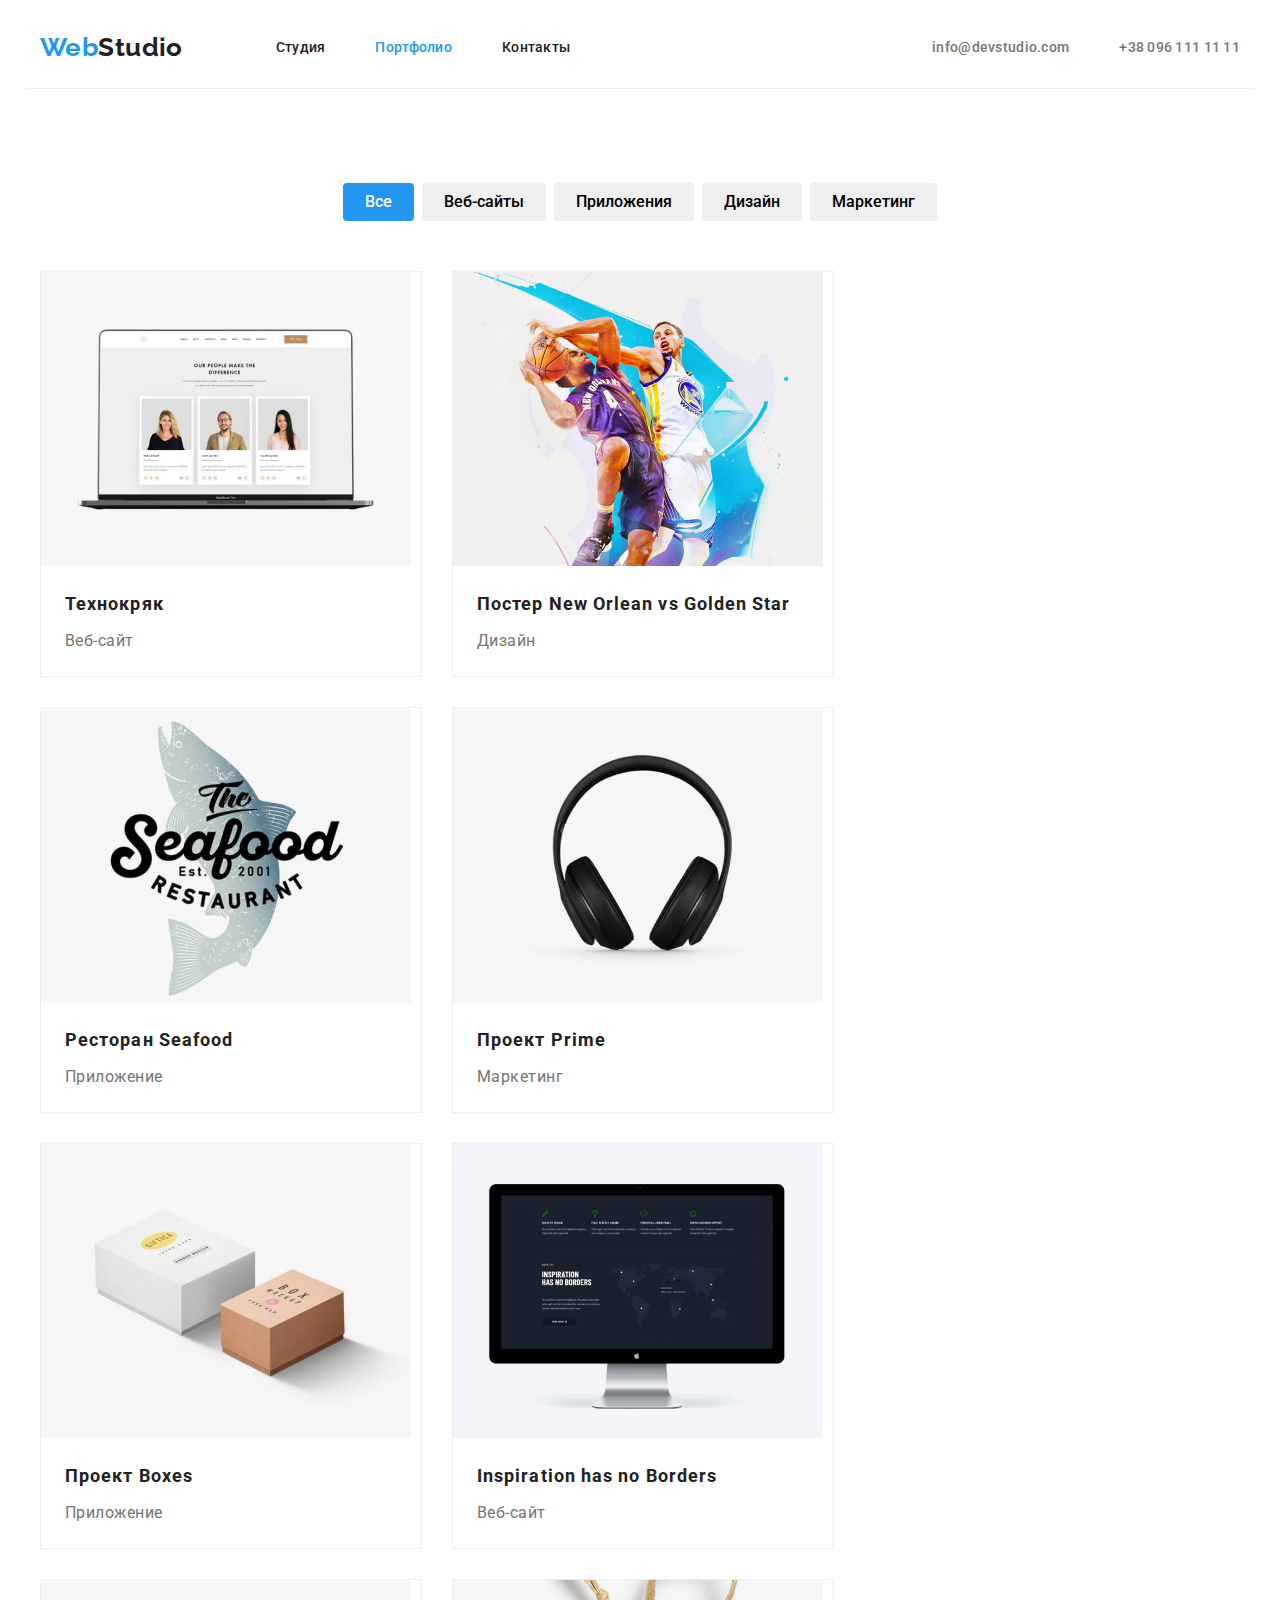
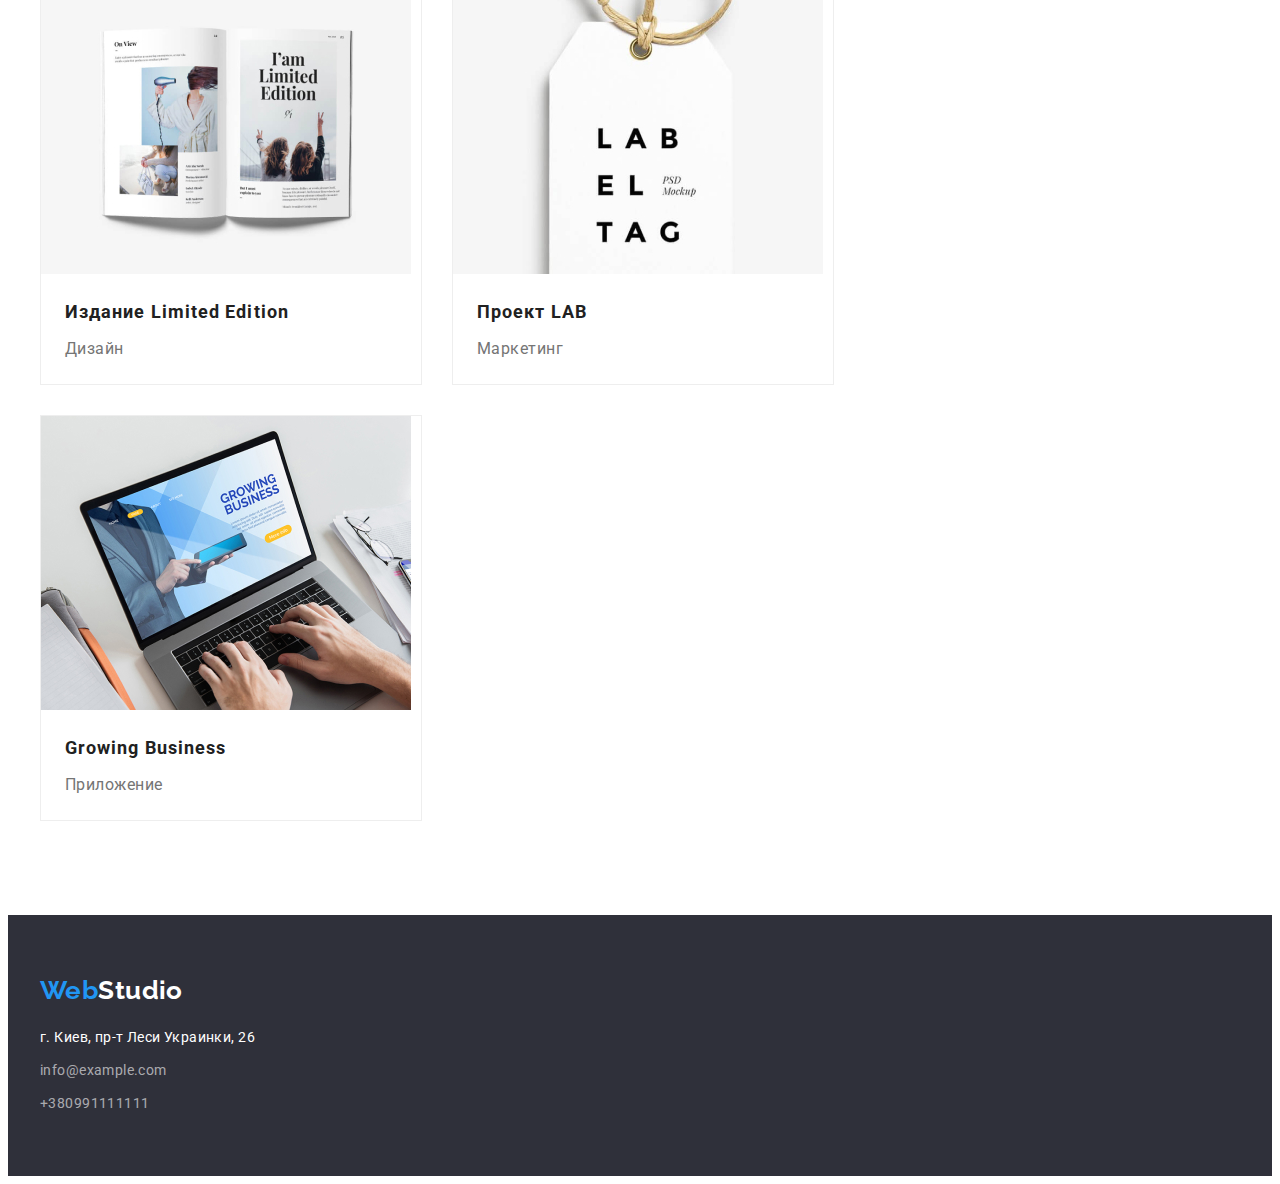
==== portfolio.html @ baafb519 "start" ====
<!DOCTYPE html>
<html lang="en">
<head>
    <meta charset="UTF-8">
    <meta http-equiv="X-UA-Compatible" content="IE=edge">
    <meta name="viewport" content="width=device-width, initial-scale=1.0">
    <title>Portfolio</title>
    <link rel="preconnect" href="https://fonts.googleapis.com">
    <link rel="preconnect" href="https://fonts.gstatic.com" crossorigin>
    <link href="https://fonts.googleapis.com/css2?family=Raleway:wght@700&family=Roboto:wght@400;500;700;900&display=swap" rel="stylesheet">
    <link rel="stylesheet" href="https://cdnjs.cloudflare.com/ajax/libs/modern-normalize/1.1.0/modern-normalize.min.css" integrity="sha512-wpPYUAdjBVSE4KJnH1VR1HeZfpl1ub8YT/NKx4PuQ5NmX2tKuGu6U/JRp5y+Y8XG2tV+wKQpNHVUX03MfMFn9Q==" crossorigin="anonymous" referrerpolicy="no-referrer" />
    <link rel="stylesheet" href="./css/style.css">
</head>
<body>
    <header class="header">
        <div class="container">
                <a href="./index.html" class="logo link">Web<span class="header-logo-span">Studio</span></a>
            <nav class="header-nav">
                <ul class="header-list list">
                    <li class="header-item"><a href="./index.html" class="header-link link">Студия</a></li>
                    <li class="header-item"><a href="./portfolio.html" class="header-link link current">Портфолио</a></li>
                    <li class="header-item"><a href="#" class="header-link link">Контакты</a></li>
                </ul>  
            </nav>   
            <ul class="contact-list list">  
                    <li class="header-item"><a href="mailto:info@devstudio.com" class="header-contacts link">info@devstudio.com</a></li>
                    <li class="header-item"><a href="tel:+380961111111" class="header-contacts link">+38 096 111 11 11</a></li>
            </ul>  
        </div>  
    </header>
<main>

    <section class="portfolio">
        <div class="container">
            <h1 class="visually-hidden">Портфолио</h1>
            <ul class="portfolio-list-btn list">
                <li class="portfolio-btn-list"><button type="button" class="portfolio-btn list current-btn-portfolio">Все</button></li>
                <li class="portfolio-btn-list"><button type="button" class="portfolio-btn list">Веб-сайты</button></li>
                <li class="portfolio-btn-list"><button type="button" class="portfolio-btn list">Приложения</button></li>
                <li class="portfolio-btn-list"><button type="button" class="portfolio-btn list">Дизайн</button></li>
                <li class="portfolio-btn-list"><button type="button" class="portfolio-btn list">Маркетинг</button></li>
            </ul>
            <ul class="cards-list list">
                <li class="cards-item">
                    <img src="./images/portfolio1.jpg" alt="Веб-сайт">
                        <div class="text-wrapper">
                            <h3 class="portfolio-title">Технокряк</h3>
                            <p class="portfolio-text">Веб-сайт</p>
                        </div>
                </li>
                <li class="cards-item">
                    <img src="./images/portfolio2.jpg" alt="Постер New Orlean vs Golden Star">
                        <div class="text-wrapper">
                            <h3 class="portfolio-title">Постер New Orlean vs Golden Star</h3>
                            <p class="portfolio-text">Дизайн</p>
                        </div>
                </li>
                <li class="cards-item">
                    <img src="./images/portfolio3.jpg" alt="Ресторан Seafood" width="370px">
                        <div class="text-wrapper">
                            <h3 class="portfolio-title">Ресторан Seafood</h3>
                            <p class="portfolio-text">Приложение</p>
                        </div>
                </li>
                <li class="cards-item">
                    <img src="./images/portfolio4.jpg" alt="Проект Prime" width="370px">
                        <div class="text-wrapper">
                            <h3 class="portfolio-title">Проект Prime</h3>
                            <p class="portfolio-text">Маркетинг</p>
                        </div>
                </li>
                <li class="cards-item">
                    <img src="./images/portfolio5.jpg" alt="Проект Boxes" width="370px">
                        <div class="text-wrapper">
                            <h3 class="portfolio-title">Проект Boxes</h3>
                            <p class="portfolio-text">Приложение</p>
                        </div>
                </li>
                <li class="cards-item">
                    <img src="./images/portfolio6.jpg" alt="Inspiration has no Borders" width="370px">
                        <div class="text-wrapper">
                            <h3 class="portfolio-title">Inspiration has no Borders</h3>
                            <p class="portfolio-text">Веб-сайт</p>
                        </div>
                </li>
                <li class="cards-item">
                    <img src="./images/portfolio7.jpg" alt="Издание Limited Edition" width="370px">
                        <div class="text-wrapper">
                            <h3 class="portfolio-title">Издание Limited Edition</h3>
                            <p class="portfolio-text">Дизайн</p>
                        </div>
                </li>
                <li class="cards-item">
                    <img src="./images/portfolio8.jpg" alt="Проект LAB" width="370px">
                        <div class="text-wrapper">
                            <h3 class="portfolio-title">Проект LAB</h3>
                            <p class="portfolio-text">Маркетинг</p>
                        </div>
                </li>
                <li class="cards-item">
                    <img src="./images/portfolio9.jpg" alt="Growing Business" width="370px">
                        <div class="text-wrapper">
                            <h3 class="portfolio-title">Growing Business</h3>
                            <p class="portfolio-text">Приложение</p>
                        </div>
                </li>
            </ul> 
        </div>
    </section>
</main>  
<footer class="footer">
    <div class="container">
    <a href="./index.html" class="footer-logo link">Web<span class="footer-logo-span">Studio</span></a>
        <address>
            <ul class="footer-list list">
                <li><a href="https://goo.gl/maps/cSgDXWEeevy2cfZU7"  class="footer-adress link" target="_blank" rel="noopener, noindex, nofollow" >г. Киев, пр-т Леси Украинки, 26</a></li>
                <li><a href="mailto:info@example.com"  class="footer-contacts link">info@example.com</a></li>
                <li><a href="tel:+380991111111"  class="footer-contacts link">+380991111111</a></li>
            </ul>
        </address>
    </div>    
</footer>
</body>
</html>
---- css/style.css ----
:root {
    --primarly-black-color: #212121;
    --primarly-gray-color:#757575;
    --hero-color:#2F303A;
    --primarly-white-color:#FFFFFF;
    --accent-color:#2196F3;
    --footer-contacts: rgba(255, 255, 255, 0.6);

}
p,h1,h2,h3,h4,h5,h6 {
    margin: 0;
}
ul, ol {
    padding-left: 0;
    margin: 0;
}
body {
    font-family: 'Roboto',Tahoma,sans-serif;
    font-size: 14px;
    letter-spacing: 0.03em;
    color: var(--primarly-black-color);
    background-color: var(--primarly-white-color);
}
img {
    display: block;
    max-width: 100%;
    height: auto;
}
.list  {
    list-style: none;
}
.container {
    width: 1200px;
    padding-left: 15px;
    padding-right: 15px;
    margin: 0 auto;
}
.link{
    text-decoration: none;
}
.header-logo-span {
    color: var(--primarly-black-color);
}
.footer-logo-span {
    color: var(--primarly-white-color)
}
.current-btn-portfolio {
    background-color: var(--accent-color);
    color: var(--primarly-white-color);
}
.visually-hidden {
    position: absolute;
    white-space: nowrap;
    width: 1px;
    height: 1px;
    overflow: hidden;
    border: 0;
    padding: 0;
    clip: rect(0 0 0 0);
    clip-path: inset(50%);
    margin: -1px;
  }
  .section {
      padding-top: 94px;
      padding-bottom: 94px;
  }
/* header */
.header .container{
    display: flex;
    align-items: center;
    justify-content: center;
    border-bottom: 1px solid #ECECEC;
}
.header-nav {
    display: flex;
    align-items: center;
}
.header-link {
    display: inline-block;
    padding: 32px 0;
}
.header-list {
    display: flex;

    align-items: center;
}
.header-item:not(:last-child) {
    margin-right: 50px;
}
.contact-list{
    display: flex;
    margin-left: auto;
}

.logo {
    font-family: 'Raleway';
    font-style: normal;
    font-weight: 700;
    font-size: 26px;
    line-height: 31px;
    color:var(--accent-color);
    margin-right: 93px;
}

.header-link,.header-contacts {
    font-family: inherit;
    font-weight: 500;
    line-height: 1.14;
    letter-spacing: 0.02em;
    color: var(--primarly-black-color)
}

.header-link:hover,
.header-link:focus {
    color:var(--accent-color)
}

.header-contacts{
    color: var(--primarly-gray-color);
    display: inline-block;
    padding: 32px 0;
}
.header-contacts:hover,
.header-contacts:focus,
.footer-contacts:hover,
.footer-contacts:focus,
.current {
    color:var(--accent-color)
}
.hr {
    border: 1px solid #ECECEC;
    margin-bottom: auto;
}
/* hero */
.hero-btn {
    min-width: 200px;
    height: 50px;
    box-shadow: 0px 4px 4px rgba(0, 0, 0, 0.15);
    border-radius: 4px;
    font-family: inherit;
    font-weight: 700;
    font-size: 16px;
    line-height: 1.87;
    color: var(--primarly-white-color);
    background-color: var(--accent-color);
    cursor: pointer;
    margin-left: auto;
    margin-right: auto;
    border: none;
}
.hero{
    background-color:var(--hero-color) ;
    padding: 200px 0;
    text-align: center;
}
.hero-title {
    font-family:inherit;
    font-weight: 900;
    font-size: 44px;
    line-height: 1.36;
    text-align: center;
    letter-spacing: 0.06em;
    text-transform: uppercase;
    color:var(--primarly-white-color);
    max-width: 696px;
    margin-left: auto;
    margin-right: auto;
    margin-bottom: 30px;
}

/* description */
.description {
    padding: 94px 0;
}
.description-list {
    display: flex;
    align-items: center;
}
.description-item {
    width: 270px;
}
.description-item:not(:last-child) {
    margin-right: 30px;
}
.description-title{
    font-size: 14px;
    line-height: 1.14;
    text-transform: uppercase;
    color: var(--primarly-black-color);
    margin-bottom: 10px;
}
.description-text {
    font-weight: 400;
    font-size: 14px;
    line-height: 1.71;
    color: var(--primarly-gray-color);
}
/* title */
.about {
    padding-bottom: 94px;
    padding-top: 0;
}
.about-list {
    display: flex;
}
.section-title {
    font-weight: 700;
    font-size: 36px;
    line-height: 42px;
    text-align: center;
    color: var(--primarly-black-color);
    margin-bottom: 50px;

}
.about-item + .about-item {
    margin-left: 30px;
}
/* team */
.team{
    background-color: #F5F4FA;
}
.team-item {
    align-items: center;
}
.team-name {
    font-weight: 500;
    font-size: 16px;
    line-height: 1.18;
    color: var(--primarly-black-color);
    margin-bottom: 10px;
}
.team-role {
    font-weight: 400;
    font-size: 16px;
    line-height: 1.18;
    color: var(--primarly-gray-color);
}
.team-item {
    flex-basis: calc((100% - 120px)/3);
    margin-left: 30px;
    box-shadow: 0px 1px 3px rgba(0, 0, 0, 0.12), 0px 1px 1px rgba(0, 0, 0, 0.14), 0px 2px 1px rgba(0, 0, 0, 0.2);
    border-radius: 0px 0px 4px 4px;
    background-color: var(--primarly-white-color);
}
.team-list{
    display: flex;
    margin-left: -30px;
}
.team-text {
    text-align: center;
    padding: 30px 10px;
}
/* footer */
.footer {
    background-color: var(--hero-color);
    padding-top: 60px;
    padding-bottom: 60px;
}
.footer-logo {
    font-family: 'Raleway';
    font-style: normal;
    font-weight: 700;
    font-size: 26px;
    line-height: 31px;
    color:var(--accent-color);
    display: block;
    margin-bottom: 20px;
}
.footer-list li:not(:last-child) {
    margin-bottom: 9px;
}
.footer-adress{
    font-family:inherit;
    font-style: normal;
    font-weight: 400;
    line-height: 1.71;
    color: var(--primarly-white-color)
}
.footer-contacts,
.footer-adress {
    font-family:inherit;
    font-style: normal;
    font-weight: 400;
    line-height: 1.71;
    color: var(--primarly-gray-color);
}
.footer-contacts {
    color: var(--footer-contacts);
}
.footer-adress {
    color: var(--primarly-white-color);
    padding-bottom: 9px;
}
.footer-item{
    margin-top: 9px;
}
.footer-logo-item {
    padding-bottom: 20px;
}
.footer-mail{
    margin-bottom: 9px;
}
/* portfolio */
.portfolio {
    padding: 94px 0;
}
.portfolio-btn, .current-btn-portfolio {
    font-family: inherit;
    border-radius: 4px;
    border: none;
    padding: 6px 22px;
    font-style: normal;
    font-weight: 500;
    font-size: 16px;
    line-height: 26px;
    cursor: pointer;
}
.portfolio-btn-list:not(:last-child) {
    margin-right: 8px;
}
.portfolio-btn:hover,
.portfolio-btn:focus {
    background-color: var(--accent-color);
    color: var(--primarly-white-color);
    box-shadow: 0px 3px 1px rgba(0, 0, 0, 0.1), 0px 1px 2px rgba(0, 0, 0, 0.08), 0px 2px 2px rgba(0, 0, 0, 0.12);
}
.portfolio-list-btn {
    display: flex;
    align-items: center;
    justify-content: center;
    margin-bottom: 50px;
}
.cards-list {
    display: flex;
    flex-wrap: wrap;
    margin-left: -30px;
    margin-bottom: -30px;
}
.cards-item {
    margin-left: 30px;
    margin-bottom: 30px;
    width: calc((100% - 90px) / 3);
    background-color: var(--primarly-white-color);
    border: 1px solid #EEEEEE;
}
.text-wrapper {
    padding: 20px 24px;
}
.portfolio-title {
    margin-bottom: 4px;
    font-weight: 700;
    font-size: 18px;
    line-height: 2;
    letter-spacing: 0.06em;
}
.portfolio-text {
    color: var(--primarly-gray-color);
    font-weight: 400;
    font-size: 16px;
    line-height: 1.88;
    letter-spacing: 0.03em;
}
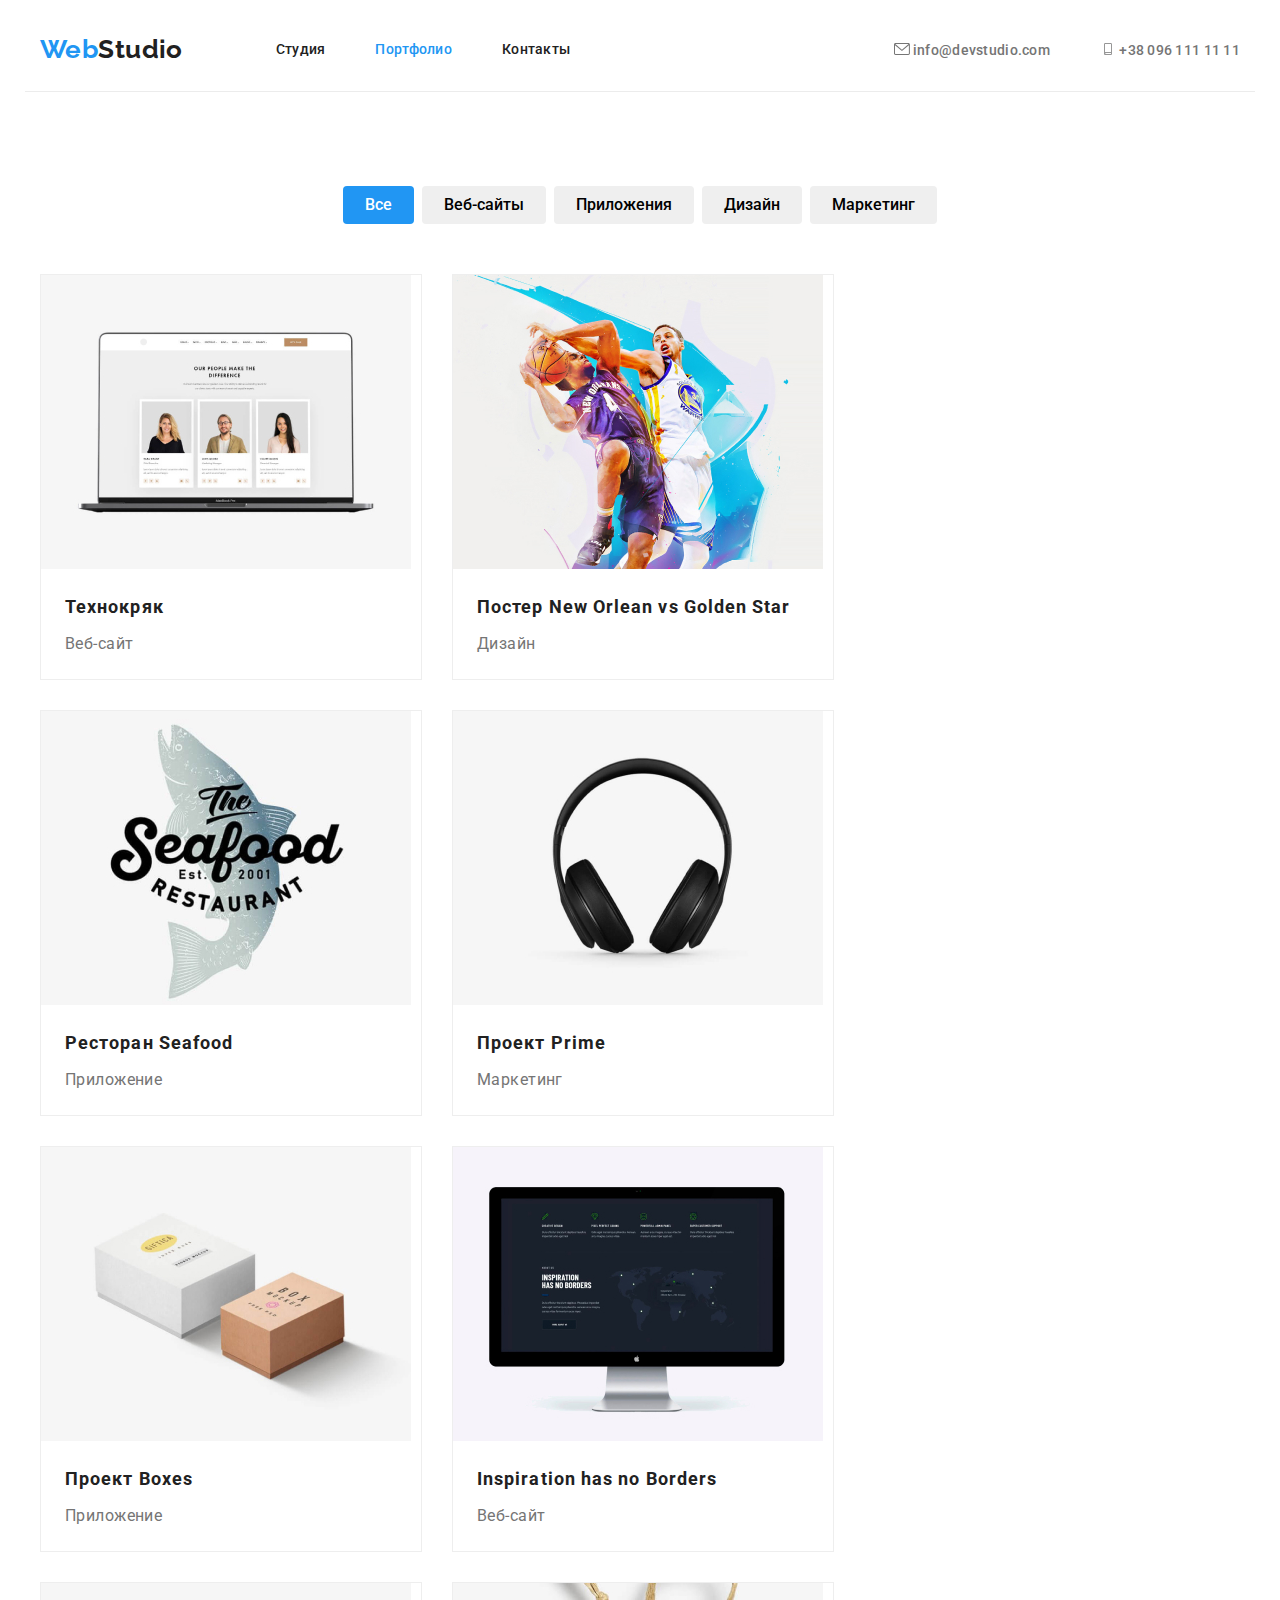
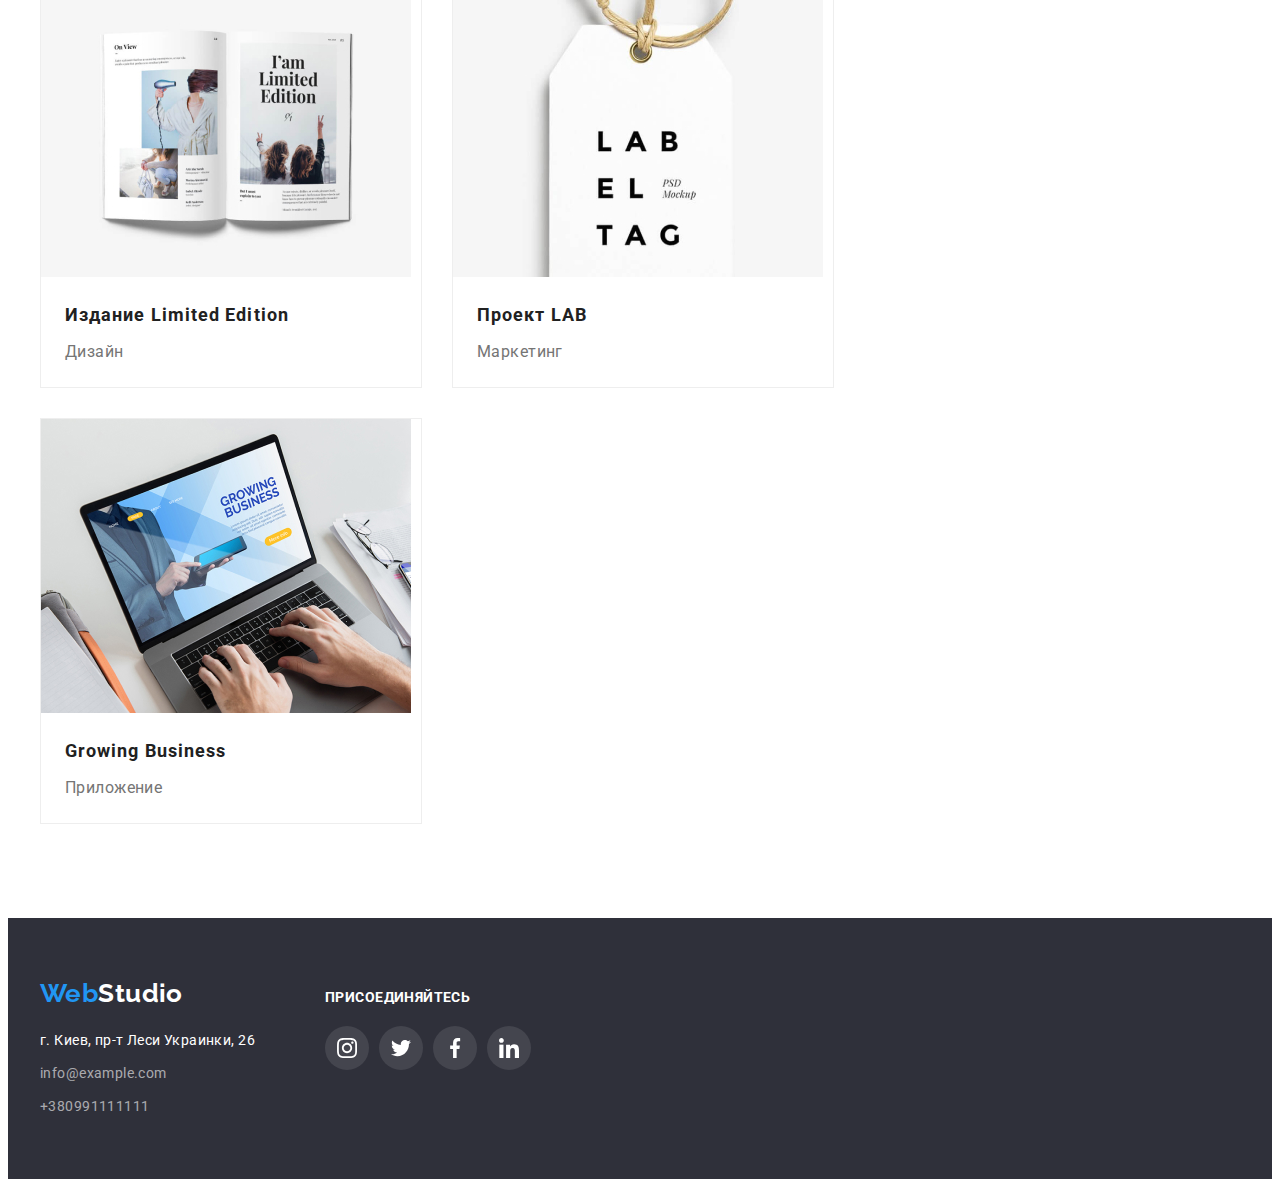
==== commit 934a27f8: "first try" ====
--- a/portfolio.html
+++ b/portfolio.html
@@ -14,22 +14,29 @@
 <body>
     <header class="header">
         <div class="container">
+            <nav class="header-nav">
                 <a href="./index.html" class="logo link">Web<span class="header-logo-span">Studio</span></a>
-            <nav class="header-nav">
                 <ul class="header-list list">
                     <li class="header-item"><a href="./index.html" class="header-link link">Студия</a></li>
-                    <li class="header-item"><a href="./portfolio.html" class="header-link link current">Портфолио</a></li>
+                    <li class="header-item"><a href="#" class="header-link link current">Портфолио</a></li>
                     <li class="header-item"><a href="#" class="header-link link">Контакты</a></li>
                 </ul>  
             </nav>   
             <ul class="contact-list list">  
-                    <li class="header-item"><a href="mailto:info@devstudio.com" class="header-contacts link">info@devstudio.com</a></li>
-                    <li class="header-item"><a href="tel:+380961111111" class="header-contacts link">+38 096 111 11 11</a></li>
+                    <li class="header-item"><a href="mailto:info@devstudio.com" class="header-contacts link">
+                        <svg class="header-contact-icon">
+                            <use href="./images/icons.svg#icon-mail"></use>
+                        </svg>
+                        info@devstudio.com</a></li>
+                    <li class="header-item"><a href="tel:+380961111111" class="header-contacts link">
+                        <svg class="header-contact-icon">
+                            <use href="./images/icons.svg#icon-smartphone"></use>
+                        </svg>
+                        +38 096 111 11 11</a></li>
             </ul>  
-        </div>  
+        </div>
     </header>
 <main>
-
     <section class="portfolio">
         <div class="container">
             <h1 class="visually-hidden">Портфолио</h1>
@@ -56,49 +63,49 @@
                         </div>
                 </li>
                 <li class="cards-item">
-                    <img src="./images/portfolio3.jpg" alt="Ресторан Seafood" width="370px">
+                    <img src="./images/portfolio3.jpg" alt="Ресторан Seafood" width="370">
                         <div class="text-wrapper">
                             <h3 class="portfolio-title">Ресторан Seafood</h3>
                             <p class="portfolio-text">Приложение</p>
                         </div>
                 </li>
                 <li class="cards-item">
-                    <img src="./images/portfolio4.jpg" alt="Проект Prime" width="370px">
+                    <img src="./images/portfolio4.jpg" alt="Проект Prime" width="370">
                         <div class="text-wrapper">
                             <h3 class="portfolio-title">Проект Prime</h3>
                             <p class="portfolio-text">Маркетинг</p>
                         </div>
                 </li>
                 <li class="cards-item">
-                    <img src="./images/portfolio5.jpg" alt="Проект Boxes" width="370px">
+                    <img src="./images/portfolio5.jpg" alt="Проект Boxes" width="370">
                         <div class="text-wrapper">
                             <h3 class="portfolio-title">Проект Boxes</h3>
                             <p class="portfolio-text">Приложение</p>
                         </div>
                 </li>
                 <li class="cards-item">
-                    <img src="./images/portfolio6.jpg" alt="Inspiration has no Borders" width="370px">
+                    <img src="./images/portfolio6.jpg" alt="Inspiration has no Borders" width="370">
                         <div class="text-wrapper">
                             <h3 class="portfolio-title">Inspiration has no Borders</h3>
                             <p class="portfolio-text">Веб-сайт</p>
                         </div>
                 </li>
                 <li class="cards-item">
-                    <img src="./images/portfolio7.jpg" alt="Издание Limited Edition" width="370px">
+                    <img src="./images/portfolio7.jpg" alt="Издание Limited Edition" width="370">
                         <div class="text-wrapper">
                             <h3 class="portfolio-title">Издание Limited Edition</h3>
                             <p class="portfolio-text">Дизайн</p>
                         </div>
                 </li>
                 <li class="cards-item">
-                    <img src="./images/portfolio8.jpg" alt="Проект LAB" width="370px">
+                    <img src="./images/portfolio8.jpg" alt="Проект LAB" width="370">
                         <div class="text-wrapper">
                             <h3 class="portfolio-title">Проект LAB</h3>
                             <p class="portfolio-text">Маркетинг</p>
                         </div>
                 </li>
                 <li class="cards-item">
-                    <img src="./images/portfolio9.jpg" alt="Growing Business" width="370px">
+                    <img src="./images/portfolio9.jpg" alt="Growing Business" width="370">
                         <div class="text-wrapper">
                             <h3 class="portfolio-title">Growing Business</h3>
                             <p class="portfolio-text">Приложение</p>
@@ -110,15 +117,50 @@
 </main>  
 <footer class="footer">
     <div class="container">
-    <a href="./index.html" class="footer-logo link">Web<span class="footer-logo-span">Studio</span></a>
-        <address>
-            <ul class="footer-list list">
-                <li><a href="https://goo.gl/maps/cSgDXWEeevy2cfZU7"  class="footer-adress link" target="_blank" rel="noopener, noindex, nofollow" >г. Киев, пр-т Леси Украинки, 26</a></li>
-                <li><a href="mailto:info@example.com"  class="footer-contacts link">info@example.com</a></li>
-                <li><a href="tel:+380991111111"  class="footer-contacts link">+380991111111</a></li>
+        <address class="footer-address">
+        <a href="./index.html" class="footer-logo link">Web<span class="footer-logo-span">Studio</span></a>
+            <div class="footer-item">
+                <ul class="footer-list list">
+                    <li><a href="https://goo.gl/maps/cSgDXWEeevy2cfZU7"  class="footer-adress link" target="_blank" rel="noopener, noindex, nofollow" >г. Киев, пр-т Леси Украинки, 26</a></li>
+                    <li><a href="mailto:info@example.com"  class="footer-contacts link">info@example.com</a></li>
+                    <li><a href="tel:+380991111111"  class="footer-contacts link">+380991111111</a></li>
+                </ul>
+            </div>
+        </address>  
+        <div class="join">
+            <h2 class="join-title">присоединяйтесь</h2>
+            <ul class="join-soc">
+                <li class="join-icon list">
+                    <a href="" class="join-link">
+                        <svg class="join-logo" width="20" height="20">
+                            <use href="./images/icons.svg#icon-instagram"></use>
+                        </svg>
+                    </a>
+                </li>
+                <li class="join-icon list">
+                    <a href="" class="join-link">
+                        <svg class="join-logo" width="20" height="20">
+                            <use href="./images/icons.svg#icon-twitter"></use>
+                        </svg>
+                    </a>
+                </li>
+                <li class="join-icon list">
+                    <a href="" class="join-link">
+                        <svg class="join-logo" width="20" height="20">
+                            <use href="./images/icons.svg#icon-facebook"></use>
+                        </svg>
+                    </a>
+                </li>
+                <li class="join-icon list">
+                    <a href="" class="join-link">
+                        <svg class="join-logo" width="20" height="20">
+                            <use href="./images/icons.svg#icon-linkedin"></use>
+                        </svg>
+                    </a>
+                </li>
             </ul>
-        </address>
-    </div>    
+        </div>
+    </div>   
 </footer>
 </body>
 </html>--- a/css/style.css
+++ b/css/style.css
@@ -5,6 +5,7 @@
     --primarly-white-color:#FFFFFF;
     --accent-color:#2196F3;
     --footer-contacts: rgba(255, 255, 255, 0.6);
+    --icon-color: #AFB1B8;
 
 }
 p,h1,h2,h3,h4,h5,h6 {
@@ -81,7 +82,6 @@
 }
 .header-list {
     display: flex;
-
     align-items: center;
 }
 .header-item:not(:last-child) {
@@ -90,6 +90,7 @@
 .contact-list{
     display: flex;
     margin-left: auto;
+    fill: var(--accent-color);
 }
 
 .logo {
@@ -127,10 +128,13 @@
 .current {
     color:var(--accent-color)
 }
-.hr {
-    border: 1px solid #ECECEC;
-    margin-bottom: auto;
-}
+.header-contact-icon{
+    width: 16px;
+    height: 12px;
+    fill: currentColor;
+    padding-top: 3px;
+}
+
 /* hero */
 .hero-btn {
     min-width: 200px;
@@ -152,6 +156,14 @@
     background-color:var(--hero-color) ;
     padding: 200px 0;
     text-align: center;
+    background-image:linear-gradient(
+    rgba(47, 48, 58, 0.4),
+    rgba(47, 48, 58, 0.4)), 
+    url(../images/hero-bg.jpg);
+    background-repeat: no-repeat;
+    background-size: cover;
+    max-width: 1600px;
+    margin: 0 auto;
 }
 .hero-title {
     font-family:inherit;
@@ -176,9 +188,6 @@
     display: flex;
     align-items: center;
 }
-.description-item {
-    width: 270px;
-}
 .description-item:not(:last-child) {
     margin-right: 30px;
 }
@@ -195,6 +204,20 @@
     line-height: 1.71;
     color: var(--primarly-gray-color);
 }
+.description-soc-item {
+    width: 270px;
+    height: 120px;
+    background-color: #F5F4FA;
+    border-radius: 4px;
+    display: flex;
+    justify-content: center;
+    align-items: center;
+    margin-bottom: 30px;
+}
+.description-soc-icon {
+    width: 70px;
+    height: 70px;
+}
 /* title */
 .about {
     padding-bottom: 94px;
@@ -234,6 +257,7 @@
     font-size: 16px;
     line-height: 1.18;
     color: var(--primarly-gray-color);
+    margin-bottom: 16px;
 }
 .team-item {
     flex-basis: calc((100% - 120px)/3);
@@ -250,11 +274,66 @@
     text-align: center;
     padding: 30px 10px;
 }
+.team-name-soc-list {
+    display: flex;
+    justify-content: center;
+}
+.team-name-soc-link {
+    width: 44px;
+    height: 44px;
+    background-color:var(--primarly-white-color);
+    border-radius: 50%;
+    display: flex;
+    justify-content: center;
+    align-items: center;
+    fill: var(--icon-color);
+}
+.team-name-soc-link:hover,
+.team-name-soc-link:focus {
+    background-color: var(--accent-color);
+    fill: var(--primarly-white-color);
+}
+.team-name-soc-item + .team-name-soc-item {
+    margin-left: 10px;
+}
+/* clients */
+.regular-clients-link {
+    width: 170px;
+    height: 92px;
+    border: 1px solid #AFB1B8;
+    box-sizing: border-box;
+    border-radius: 4px;
+    display: flex;
+    justify-content: center;
+    align-items: center;
+    fill: var(--icon-color);
+    margin-right: 30px;
+}
+.regular-clients-link:hover,
+.regular-clients-link:focus {
+    border-color: var(--accent-color);
+    fill: var(--accent-color);
+}
+.clients-item{
+    display: flex;
+    justify-content: center;
+    align-items: center;
+}
+.clients-icon {
+    width: 41px;
+    height: 47px;
+}
 /* footer */
 .footer {
     background-color: var(--hero-color);
     padding-top: 60px;
     padding-bottom: 60px;
+    display: flex;
+    align-items: baseline;
+}
+.footer .container {
+    display: flex;
+    align-items: baseline;
 }
 .footer-logo {
     font-family: 'Raleway';
@@ -292,6 +371,8 @@
     padding-bottom: 9px;
 }
 .footer-item{
+    display: flex;
+    align-items: baseline;
     margin-top: 9px;
 }
 .footer-logo-item {
@@ -299,6 +380,41 @@
 }
 .footer-mail{
     margin-bottom: 9px;
+}
+.join {
+    margin-left: 70px;
+}
+.join-title {
+    font-family: inherit;
+    font-style: normal;
+    font-weight: 700;
+    font-size: 14px;
+    line-height: 1.14;
+    text-transform: uppercase;
+    color: var(--primarly-white-color);
+    margin-bottom: 20px;
+}
+.join-soc {
+    display: flex;
+    justify-content: center;
+}
+.join-icon + .join-icon{
+    margin-left: 10px;
+}
+.join-link{
+    display: flex;
+    justify-content: center;
+    align-items: center;
+    width: 44px;
+    height: 44px;
+    background-color: rgba(255, 255, 255, 0.1);
+    border-radius: 50%;
+    fill: var(--primarly-white-color);
+}
+.join-link:hover,
+.join-link:focus {
+    background-color: var(--accent-color);
+    fill: var(--primarly-white-color);
 }
 /* portfolio */
 .portfolio {
@@ -343,6 +459,11 @@
     background-color: var(--primarly-white-color);
     border: 1px solid #EEEEEE;
 }
+.cards-item:hover,
+.cards-item:focus {
+    cursor: pointer;
+    box-shadow: 0px 1px 1px rgba(0, 0, 0, 0.12), 0px 4px 4px rgba(0, 0, 0, 0.06), 1px 4px 6px rgba(0, 0, 0, 0.16);
+}
 .text-wrapper {
     padding: 20px 24px;
 }
@@ -358,5 +479,4 @@
     font-weight: 400;
     font-size: 16px;
     line-height: 1.88;
-    letter-spacing: 0.03em;
 }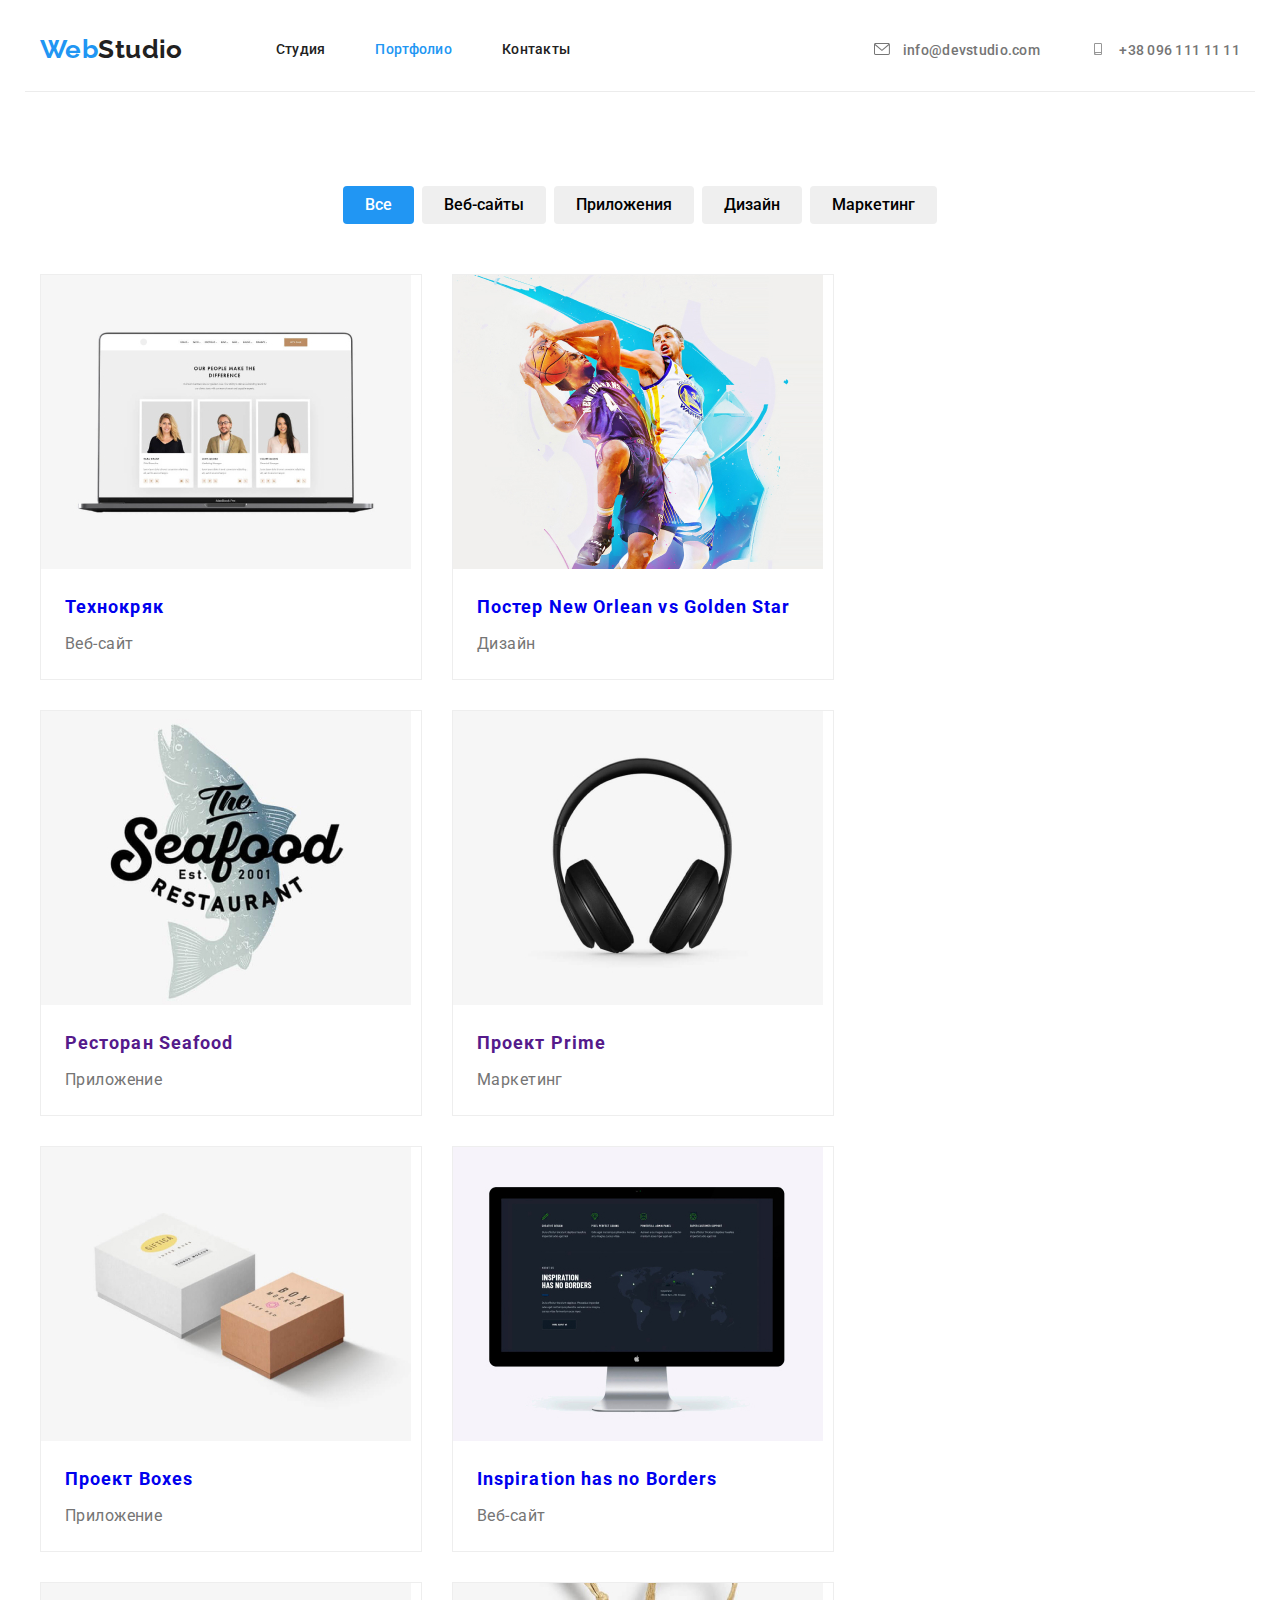
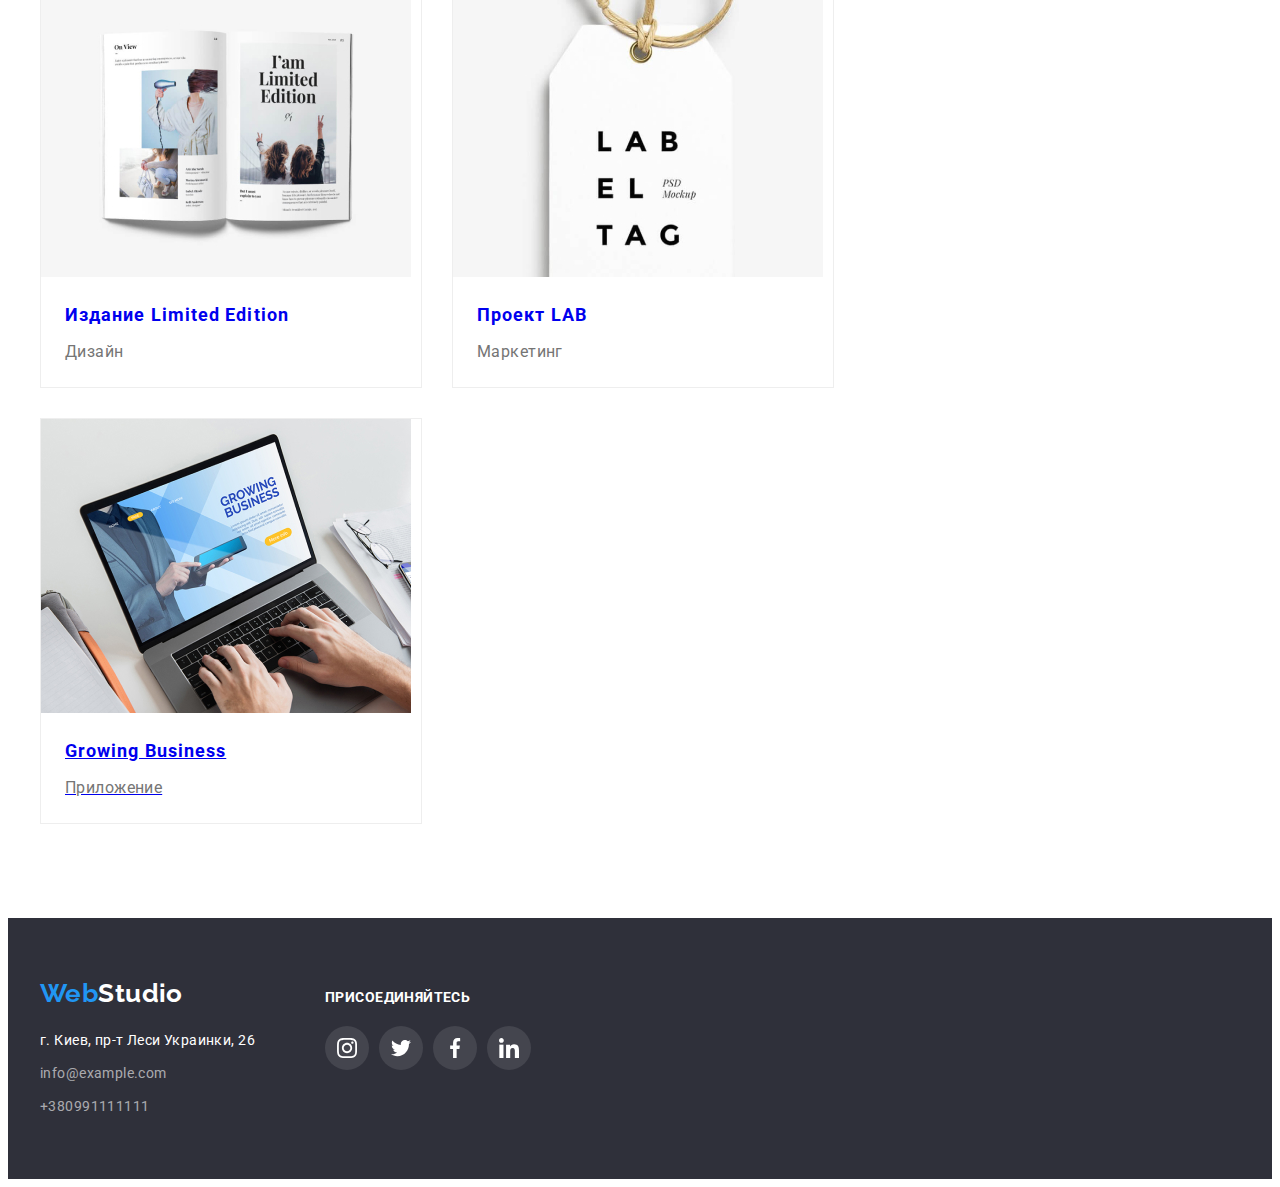
==== commit 594f0b97: "Update portfolio.html" ====
--- a/portfolio.html
+++ b/portfolio.html
@@ -49,67 +49,86 @@
             </ul>
             <ul class="cards-list list">
                 <li class="cards-item">
-                    <img src="./images/portfolio1.jpg" alt="Веб-сайт">
+                    <a href="#" class="link"><img src="./images/portfolio1.jpg" alt="Веб-сайт">
                         <div class="text-wrapper">
                             <h3 class="portfolio-title">Технокряк</h3>
                             <p class="portfolio-text">Веб-сайт</p>
                         </div>
+                    </a>
                 </li>
                 <li class="cards-item">
-                    <img src="./images/portfolio2.jpg" alt="Постер New Orlean vs Golden Star">
+                    <a href="#" class="link">
+                        <img src="./images/portfolio2.jpg" alt="Постер New Orlean vs Golden Star">
                         <div class="text-wrapper">
                             <h3 class="portfolio-title">Постер New Orlean vs Golden Star</h3>
                             <p class="portfolio-text">Дизайн</p>
                         </div>
+                    </a>
+                    
                 </li>
                 <li class="cards-item">
-                    <img src="./images/portfolio3.jpg" alt="Ресторан Seafood" width="370">
+                    <a href="" class="link">
+                        <img src="./images/portfolio3.jpg" alt="Ресторан Seafood" width="370">
                         <div class="text-wrapper">
                             <h3 class="portfolio-title">Ресторан Seafood</h3>
                             <p class="portfolio-text">Приложение</p>
                         </div>
+                    </a>
+                    
                 </li>
                 <li class="cards-item">
-                    <img src="./images/portfolio4.jpg" alt="Проект Prime" width="370">
+                    <a href="" class="link">
+                        <img src="./images/portfolio4.jpg" alt="Проект Prime" width="370">
                         <div class="text-wrapper">
                             <h3 class="portfolio-title">Проект Prime</h3>
                             <p class="portfolio-text">Маркетинг</p>
                         </div>
+                    </a>
                 </li>
                 <li class="cards-item">
-                    <img src="./images/portfolio5.jpg" alt="Проект Boxes" width="370">
+                    <a href="#" class="link">
+                        <img src="./images/portfolio5.jpg" alt="Проект Boxes" width="370">
                         <div class="text-wrapper">
                             <h3 class="portfolio-title">Проект Boxes</h3>
                             <p class="portfolio-text">Приложение</p>
                         </div>
+                    </a>
                 </li>
                 <li class="cards-item">
-                    <img src="./images/portfolio6.jpg" alt="Inspiration has no Borders" width="370">
+                    <a href="#" class="link">
+                        <img src="./images/portfolio6.jpg" alt="Inspiration has no Borders" width="370">
                         <div class="text-wrapper">
                             <h3 class="portfolio-title">Inspiration has no Borders</h3>
                             <p class="portfolio-text">Веб-сайт</p>
                         </div>
+                    </a>
                 </li>
                 <li class="cards-item">
-                    <img src="./images/portfolio7.jpg" alt="Издание Limited Edition" width="370">
+                    <a href="#" class="link">
+                        <img src="./images/portfolio7.jpg" alt="Издание Limited Edition" width="370">
                         <div class="text-wrapper">
                             <h3 class="portfolio-title">Издание Limited Edition</h3>
                             <p class="portfolio-text">Дизайн</p>
                         </div>
+                    </a>
                 </li>
                 <li class="cards-item">
-                    <img src="./images/portfolio8.jpg" alt="Проект LAB" width="370">
+                    <a href="#" class="link">
+                        <img src="./images/portfolio8.jpg" alt="Проект LAB" width="370">
                         <div class="text-wrapper">
                             <h3 class="portfolio-title">Проект LAB</h3>
                             <p class="portfolio-text">Маркетинг</p>
                         </div>
+                    </a>
                 </li>
                 <li class="cards-item">
-                    <img src="./images/portfolio9.jpg" alt="Growing Business" width="370">
+                    <a href="#">
+                        <img src="./images/portfolio9.jpg" alt="Growing Business" width="370">
                         <div class="text-wrapper">
                             <h3 class="portfolio-title">Growing Business</h3>
                             <p class="portfolio-text">Приложение</p>
                         </div>
+                    </a>
                 </li>
             </ul> 
         </div>
--- a/css/style.css
+++ b/css/style.css
@@ -132,6 +132,7 @@
     width: 16px;
     height: 12px;
     fill: currentColor;
+    margin-right: 10px;
     padding-top: 3px;
 }
 
@@ -307,7 +308,7 @@
     justify-content: center;
     align-items: center;
     fill: var(--icon-color);
-    margin-right: 30px;
+
 }
 .regular-clients-link:hover,
 .regular-clients-link:focus {
@@ -319,9 +320,8 @@
     justify-content: center;
     align-items: center;
 }
-.clients-icon {
-    width: 41px;
-    height: 47px;
+.clients-list:not(:last-child) {
+    margin-right: 30px;
 }
 /* footer */
 .footer {
